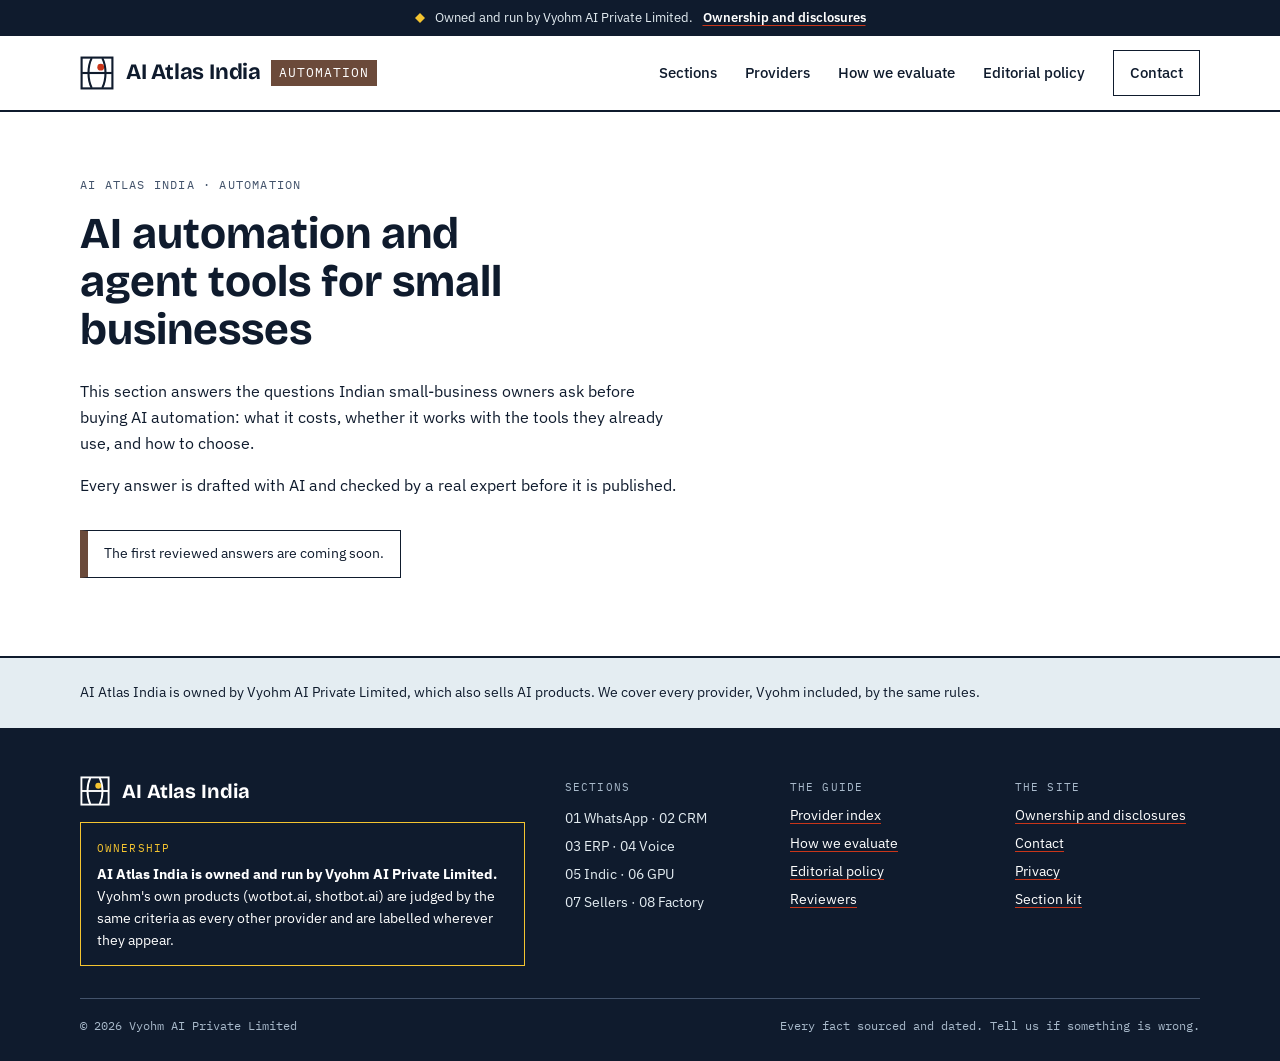
==== index.html @ d62150dd "Add files via upload Add starter page" ====
<!doctype html>
<html lang="en" data-section="automation">
<head>
<meta charset="utf-8">
<meta name="viewport" content="width=device-width, initial-scale=1">
<title>AI automation for small businesses | AI Atlas India</title>
<meta name="description" content="AI Atlas India, automation section: expert-reviewed answers on AI automation and agent tools for small businesses in India. First answers coming soon.">
<link rel="preconnect" href="https://fonts.googleapis.com">
<link rel="preconnect" href="https://fonts.gstatic.com" crossorigin>
<link href="https://fonts.googleapis.com/css2?family=Bricolage+Grotesque:wght@700&family=IBM+Plex+Mono&family=IBM+Plex+Sans:wght@400;600&display=swap" rel="stylesheet">
<link rel="stylesheet" href="tokens.css">
<!-- Google tag (GA4) -->
<script async src="https://www.googletagmanager.com/gtag/js?id=G-WVZBEKXQY9"></script>
<script>
  window.dataLayer = window.dataLayer || [];
  function gtag(){dataLayer.push(arguments);}
  gtag('js', new Date());
  gtag('config', 'G-WVZBEKXQY9');
</script>
<style>
  body { margin: 0; background: var(--atlas-paper); color: var(--atlas-ink); font: var(--atlas-body); }
  .hero { max-width: var(--atlas-content); margin: 0 auto; padding: var(--atlas-space-8) var(--atlas-gutter); }
  .label { font: var(--atlas-label); letter-spacing: var(--atlas-label-tracking); text-transform: uppercase; color: var(--atlas-muted); margin: 0 0 var(--atlas-space-4); }
  h1 { font: var(--atlas-h2); margin: 0 0 var(--atlas-space-5); max-width: 18ch; }
  .hero p.lead { max-width: 60ch; margin: 0 0 var(--atlas-space-4); }
  .notice { display: inline-block; border: var(--atlas-border); border-left: 8px solid var(--atlas-section); padding: var(--atlas-space-3) var(--atlas-space-4); margin-top: var(--atlas-space-4); font: var(--atlas-small); }
  .ownership { background: var(--atlas-sea); border-top: var(--atlas-band-rule); }
  .ownership p { max-width: var(--atlas-content); margin: 0 auto; padding: var(--atlas-space-5) var(--atlas-gutter); font: var(--atlas-small); }
</style>
</head>
<body>
<!-- AI Atlas India header. Generated from the live site at build time. Use it unchanged. -->
<!-- Needs tokens.css: <link rel="stylesheet" href="https://aiatlasindia.com/kit/tokens.css"> -->
<style>
/* Shared header. Needs tokens.css. Shipped inside /kit/header.html. */
.atlas-header {
  font-family: var(--atlas-font-body);
  color: var(--atlas-ink);
  background: var(--atlas-paper);
  border-bottom: 2px solid var(--atlas-ink);
}
.atlas-header a { text-decoration: none; }
.atlas-header__strip {
  background: var(--atlas-ink);
  color: var(--atlas-on-ink);
  font-size: 13px;
  line-height: 20px;
  padding: 8px 24px;
  display: flex;
  flex-wrap: wrap;
  gap: 4px 10px;
  justify-content: center;
  align-items: center;
  text-align: center;
  --atlas-focus: var(--atlas-signal);
}
.atlas-header__strip svg { flex: none; }
.atlas-header__strip a {
  color: var(--atlas-paper);
  font-weight: 600;
  text-decoration: underline;
  text-decoration-color: var(--atlas-route);
  text-underline-offset: 3px;
  padding-block: 12px;
  margin-block: -12px;
}
.atlas-header__strip a:hover { color: var(--atlas-signal); }
.atlas-header__bar {
  max-width: 1184px;
  margin: 0 auto;
  padding: 14px var(--atlas-gutter);
  display: flex;
  align-items: center;
  justify-content: space-between;
  gap: 24px;
  box-sizing: border-box;
  position: relative;
}
.atlas-header__lockup { display: flex; align-items: center; gap: 10px; min-width: 0; }
.atlas-header__brand {
  display: flex;
  align-items: center;
  gap: 12px;
  color: var(--atlas-ink);
  min-height: 44px;
}
.atlas-header__brand:hover { color: var(--atlas-ink); }
.atlas-header__brand svg { flex: none; }
.atlas-header__name {
  font-family: var(--atlas-font-display);
  font-size: 22px;
  font-weight: 700;
  letter-spacing: -0.01em;
  white-space: nowrap;
}
.atlas-header__section {
  display: inline-flex;
  align-items: center;
  min-height: 44px;
  color: var(--atlas-paper);
}
.atlas-header__section span {
  font-family: var(--atlas-font-mono);
  font-size: 13px;
  line-height: 20px;
  text-transform: uppercase;
  letter-spacing: 0.08em;
  padding: 3px 8px;
  background: var(--atlas-section);
  color: var(--atlas-paper);
  white-space: nowrap;
}
.atlas-header__section:hover { color: var(--atlas-paper); }
.atlas-header__nav {
  display: flex;
  align-items: center;
  gap: 28px;
  font-size: 15px;
  font-weight: 500;
  white-space: nowrap;
}
.atlas-header__nav a {
  color: var(--atlas-ink);
  display: inline-flex;
  align-items: center;
  min-height: 44px;
}
.atlas-header__nav a:hover { color: var(--atlas-route); }
.atlas-header__nav a.atlas-header__contact {
  border: 1.5px solid var(--atlas-ink);
  padding: 0 16px;
}
.atlas-header__menu { display: none; }
.atlas-header__menu summary {
  width: 44px;
  height: 44px;
  border: 1.5px solid var(--atlas-ink);
  background: var(--atlas-paper);
  display: flex;
  align-items: center;
  justify-content: center;
  cursor: pointer;
  list-style: none;
}
.atlas-header__menu summary::-webkit-details-marker { display: none; }
.atlas-header__menu nav {
  position: absolute;
  left: 0;
  right: 0;
  top: 100%;
  z-index: 5;
  background: var(--atlas-paper);
  border-top: 2px solid var(--atlas-ink);
  border-bottom: 2px solid var(--atlas-ink);
  display: flex;
  flex-direction: column;
  padding: 4px var(--atlas-gutter) 12px;
}
.atlas-header__menu nav a {
  color: var(--atlas-ink);
  font-size: 17px;
  font-weight: 500;
  min-height: 48px;
  display: flex;
  align-items: center;
  border-bottom: 1px solid var(--atlas-rule);
}
.atlas-header__menu nav a:last-child { border-bottom: 0; }

@media (max-width: 919px) {
  .atlas-header__nav { display: none; }
  .atlas-header__menu { display: block; }
}
@media (max-width: 767px) {
  .atlas-header__strip { padding-inline: 16px; }
}
@media (max-width: 399px) {
  .atlas-header__name { font-size: 20px; }
  .atlas-header__brand { gap: 10px; }
  .atlas-header__section span { font-size: 11px; padding: 3px 6px; }
}
</style>
<header class="atlas-header"> <div class="atlas-header__strip"> <svg aria-hidden="true" width="10" height="10" viewBox="0 0 10 10"><path d="M5 0 L10 5 L5 10 L0 5 Z" fill="#F4C430"></path></svg> <span>Owned and run by Vyohm AI Private Limited.</span> <a href="https://aiatlasindia.com/disclosures/">Ownership and disclosures</a> </div> <div class="atlas-header__bar"> <div class="atlas-header__lockup"> <a class="atlas-header__brand" href="https://aiatlasindia.com/"> <svg aria-hidden="true" width="34" height="34" viewBox="0 0 32 32"><g fill="none" stroke="#0F1B2D" stroke-width="2"><rect x="1.5" y="1.5" width="29" height="29"/><path d="M11 2C7 10 7 22 11 30"/><path d="M21 2c4 8 4 20 0 28"/><path d="M2 16h28"/><circle cx="19.5" cy="10.5" r="3.2" fill="#C9361A" stroke="none"/></g></svg> <span class="atlas-header__name">AI Atlas India</span> </a> <a class="atlas-header__section" href="/"><span>AUTOMATION</span></a> </div> <nav class="atlas-header__nav" aria-label="Main"> <a href="https://aiatlasindia.com/#sections">Sections</a><a href="https://aiatlasindia.com/providers/">Providers</a><a href="https://aiatlasindia.com/how-we-evaluate/">How we evaluate</a><a href="https://aiatlasindia.com/editorial-policy/">Editorial policy</a> <a class="atlas-header__contact" href="https://aiatlasindia.com/contact/">Contact</a> </nav> <details class="atlas-header__menu"> <summary aria-label="Menu"> <svg aria-hidden="true" width="20" height="20" viewBox="0 0 20 20" fill="none" stroke="#0F1B2D" stroke-width="2"><path d="M3 5h14M3 10h14M3 15h14"></path></svg> </summary> <nav aria-label="Main menu"> <a href="https://aiatlasindia.com/#sections">Sections</a><a href="https://aiatlasindia.com/providers/">Providers</a><a href="https://aiatlasindia.com/how-we-evaluate/">How we evaluate</a><a href="https://aiatlasindia.com/editorial-policy/">Editorial policy</a> <a href="https://aiatlasindia.com/contact/">Contact</a> </nav> </details> </div> </header>

<main>
  <section class="hero">
    <p class="label">AI Atlas India &middot; Automation</p>
    <h1>AI automation and agent tools for small businesses</h1>
    <p class="lead">This section answers the questions Indian small-business owners ask before buying AI automation: what it costs, whether it works with the tools they already use, and how to choose.</p>
    <p class="lead">Every answer is drafted with AI and checked by a real expert before it is published.</p>
    <p class="notice">The first reviewed answers are coming soon.</p>
  </section>
</main>
<div class="ownership"><p>AI Atlas India is owned by Vyohm AI Private Limited, which also sells AI products. We cover every provider, Vyohm included, by the same rules.</p></div>
<!-- AI Atlas India footer. Generated from the live site at build time. Use it unchanged. -->
<!-- Needs tokens.css: <link rel="stylesheet" href="https://aiatlasindia.com/kit/tokens.css"> -->
<style>
/* Shared footer. Needs tokens.css. Shipped inside /kit/footer.html. */
.atlas-footer {
  font-family: var(--atlas-font-body);
  color: var(--atlas-on-ink);
  background: var(--atlas-ink);
  font-size: 14px;
  line-height: 22px;
  --atlas-focus: var(--atlas-signal);
}
.atlas-footer a {
  color: var(--atlas-paper);
  text-decoration: underline;
  text-decoration-color: var(--atlas-route);
  text-underline-offset: 3px;
}
.atlas-footer a:hover { color: var(--atlas-signal); }
.atlas-footer__inner {
  max-width: 1184px;
  margin: 0 auto;
  padding: 48px var(--atlas-gutter) 24px;
  box-sizing: border-box;
  display: flex;
  flex-direction: column;
  gap: 32px;
}
.atlas-footer__cols { display: flex; flex-wrap: wrap; gap: 40px; }
.atlas-footer__about { flex: 3 1 340px; display: flex; flex-direction: column; gap: 16px; }
.atlas-footer__brand { display: flex; align-items: center; gap: 12px; }
.atlas-footer__brand svg { flex: none; }
.atlas-footer__name {
  font-family: var(--atlas-font-display);
  font-size: 20px;
  font-weight: 700;
  color: var(--atlas-paper);
}
.atlas-footer__ownership {
  border: 1.5px solid var(--atlas-signal);
  padding: 14px 16px;
  max-width: 460px;
  display: flex;
  flex-direction: column;
  gap: 4px;
  color: var(--atlas-paper);
}
.atlas-footer__ownership p { margin: 0; }
.atlas-footer__label {
  margin: 0;
  font-family: var(--atlas-font-mono);
  font-size: 11px;
  font-weight: 400;
  letter-spacing: 0.1em;
  text-transform: uppercase;
  color: var(--atlas-on-ink-muted);
}
.atlas-footer__label--signal { color: var(--atlas-signal); }
.atlas-footer__col { flex: 1 1 150px; display: flex; flex-direction: column; gap: 6px; }
.atlas-footer__col ul {
  list-style: none;
  margin: 0;
  padding: 0;
  display: flex;
  flex-direction: column;
  gap: 6px;
}
.atlas-footer__col--sections ul { display: block; }
.atlas-footer__col--sections li { display: inline; line-height: 28px; }
.atlas-footer__col--sections li:nth-child(odd)::after { content: ' · '; }
.atlas-footer__col--sections li:nth-child(even)::after { content: '\A'; white-space: pre; }
.atlas-footer__col a { display: inline-block; padding-block: 11px; margin-block: -11px; }
.atlas-footer__built {
  margin: 0;
  color: var(--atlas-paper);
  font-weight: 600;
}
.atlas-footer__base {
  border-top: 1px solid var(--atlas-muted);
  padding-top: 16px;
  display: flex;
  flex-wrap: wrap;
  gap: 8px 24px;
  justify-content: space-between;
  font-family: var(--atlas-font-mono);
  font-size: 12px;
  color: var(--atlas-on-ink-muted);
}
.atlas-footer__base p { margin: 0; }
@media (max-width: 767px) {
  .atlas-footer__inner { padding-top: 40px; }
  .atlas-footer__col { flex-basis: 100%; }
  .atlas-footer__col a { padding-block: 11px; margin-block: -8px; }
  .atlas-footer__col ul { gap: 10px; }
}
</style>
<footer class="atlas-footer"> <div class="atlas-footer__inner"> <div class="atlas-footer__cols"> <div class="atlas-footer__about"> <div class="atlas-footer__brand"> <svg aria-hidden="true" width="30" height="30" viewBox="0 0 32 32"><g fill="none" stroke="#FFFFFF" stroke-width="2"><rect x="1.5" y="1.5" width="29" height="29"/><path d="M11 2C7 10 7 22 11 30"/><path d="M21 2c4 8 4 20 0 28"/><path d="M2 16h28"/><circle cx="19.5" cy="10.5" r="3.2" fill="#F4C430" stroke="none"/></g></svg> <span class="atlas-footer__name">AI Atlas India</span> </div> <div class="atlas-footer__ownership"> <p class="atlas-footer__label atlas-footer__label--signal">Ownership</p> <p><strong>AI Atlas India is owned and run by Vyohm AI Private Limited.</strong> Vyohm&#39;s own products (wotbot.ai, shotbot.ai) are judged by the same criteria as every other provider and are labelled wherever they appear.</p> </div>  </div> <nav class="atlas-footer__col atlas-footer__col--sections" aria-label="Sections"> <h2 class="atlas-footer__label">Sections</h2> <ul> <li><span>01 WhatsApp</span></li><li><span>02 CRM</span></li><li><span>03 ERP</span></li><li><span>04 Voice</span></li><li><span>05 Indic</span></li><li><span>06 GPU</span></li><li><span>07 Sellers</span></li><li><span>08 Factory</span></li> </ul> </nav> <nav class="atlas-footer__col" aria-label="The guide"> <h2 class="atlas-footer__label">The guide</h2> <ul> <li><a href="https://aiatlasindia.com/providers/">Provider index</a></li><li><a href="https://aiatlasindia.com/how-we-evaluate/">How we evaluate</a></li><li><a href="https://aiatlasindia.com/editorial-policy/">Editorial policy</a></li><li><a href="https://aiatlasindia.com/reviewers/">Reviewers</a></li> </ul> </nav> <nav class="atlas-footer__col" aria-label="The site"> <h2 class="atlas-footer__label">The site</h2> <ul> <li><a href="https://aiatlasindia.com/disclosures/">Ownership and disclosures</a></li><li><a href="https://aiatlasindia.com/contact/">Contact</a></li><li><a href="https://aiatlasindia.com/privacy/">Privacy</a></li><li><a href="https://aiatlasindia.com/kit/">Section kit</a></li> </ul> </nav> </div> <div class="atlas-footer__base"> <p>© 2026 Vyohm AI Private Limited</p> <p>Every fact sourced and dated. Tell us if something is wrong.</p> </div> </div> </footer>

</body>
</html>
---- tokens.css ----
/*
 * AI Atlas India design tokens. "A printed atlas": ink, paper, sea, a signal
 * yellow and a route red. Square corners, ruled lines, no shadows.
 *
 * This file is served unchanged at /kit/tokens.css.
 * Do not add colours. Do not change values without sign-off.
 */
:root {
  /* Colour */
  --atlas-ink: #0F1B2D;      /* Text, rules, dark bands */
  --atlas-paper: #FFFFFF;    /* Page and card ground */
  --atlas-sea: #E4EDF2;      /* Alternate bands */
  --atlas-grid: #D5E1E9;     /* Map grid on sea */
  --atlas-muted: #43536B;    /* Secondary text */
  --atlas-rule: #C5D1DB;     /* Row dividers */
  --atlas-signal: #F4C430;   /* Primary action, notices */
  --atlas-route: #C9361A;    /* Numbers, link underline */

  /* Tints used inside components */
  --atlas-ink-soft: #1B2A44;   /* Figure ground on ink */
  --atlas-ink-line: #263852;   /* Contour lines on ink */
  --atlas-on-ink: #E4EDF2;     /* Body text on ink */
  --atlas-on-ink-muted: #A9BACB; /* Labels on ink */
  --atlas-wash: #F6F8FA;       /* Blank rows */
  --atlas-figure: #EEF3F6;     /* Figure ground on paper */

  /* Section colours. White text on each passes WCAG AA. */
  --atlas-whatsapp: #17794D;
  --atlas-crm: #2463B0;
  --atlas-erp: #6A4BB0;
  --atlas-voice: #B32672;
  --atlas-indic: #8A5A1C;
  --atlas-gpu: #44546A;
  --atlas-sellers: #0C7C86;
  --atlas-factory: #5C7A1A;
  --atlas-automation: #6B4A3A; /* Added per Vyohm setup email: plate 16, AUTOMATION */

  /* Type families. The --font-* variables are set by the site's font loader. */
  --atlas-font-display: var(--font-display, 'Bricolage Grotesque'), 'Arial Narrow', sans-serif;
  --atlas-font-body: var(--font-body, 'IBM Plex Sans'), system-ui, sans-serif;
  --atlas-font-mono: var(--font-mono, 'IBM Plex Mono'), ui-monospace, monospace;

  /* Type scale: size / line height */
  --atlas-display: 700 4.5rem/1 var(--atlas-font-display);      /* 72/72 */
  --atlas-h2: 700 2.75rem/1.0909 var(--atlas-font-display);     /* 44/48 */
  --atlas-h3: 700 1.5rem/1.25 var(--atlas-font-display);        /* 24/30 */
  --atlas-body: 400 1rem/1.625 var(--atlas-font-body);          /* 16/26 */
  --atlas-small: 400 0.875rem/1.5714 var(--atlas-font-body);    /* 14/22 */
  --atlas-label: 400 0.75rem/1.5 var(--atlas-font-mono);        /* 12, capitals, +0.1em */
  --atlas-label-tracking: 0.1em;

  /* Space */
  --atlas-space-1: 4px;
  --atlas-space-2: 8px;
  --atlas-space-3: 12px;
  --atlas-space-4: 16px;
  --atlas-space-5: 24px;
  --atlas-space-6: 32px;
  --atlas-space-7: 48px;
  --atlas-space-8: 64px;

  /* Shape */
  --atlas-radius: 0;
  --atlas-border: 1.5px solid var(--atlas-ink);      /* Boxes and buttons */
  --atlas-band-rule: 2px solid var(--atlas-ink);     /* Between page bands */
  --atlas-row-rule: 1px solid var(--atlas-rule);     /* Between rows */
  --atlas-grid-size: 48px;                           /* Map grid on sea bands */
  --atlas-content: 1120px;                           /* Content width */
  --atlas-gutter: 32px;                              /* 20px on phones */
  --atlas-tap: 44px;                                 /* Smallest tap target */

  /* The colour of the current section. Set by data-section on any element. */
  --atlas-section: var(--atlas-ink);
}

@media (max-width: 767px) {
  :root {
    --atlas-gutter: 20px;
    --atlas-grid-size: 39px;
  }
}

[data-section='whatsapp'] { --atlas-section: var(--atlas-whatsapp); }
[data-section='crm'] { --atlas-section: var(--atlas-crm); }
[data-section='erp'] { --atlas-section: var(--atlas-erp); }
[data-section='voice'] { --atlas-section: var(--atlas-voice); }
[data-section='indic'] { --atlas-section: var(--atlas-indic); }
[data-section='gpu'] { --atlas-section: var(--atlas-gpu); }
[data-section='sellers'] { --atlas-section: var(--atlas-sellers); }
[data-section='factory'] { --atlas-section: var(--atlas-factory); }
[data-section='automation'] { --atlas-section: var(--atlas-automation); }
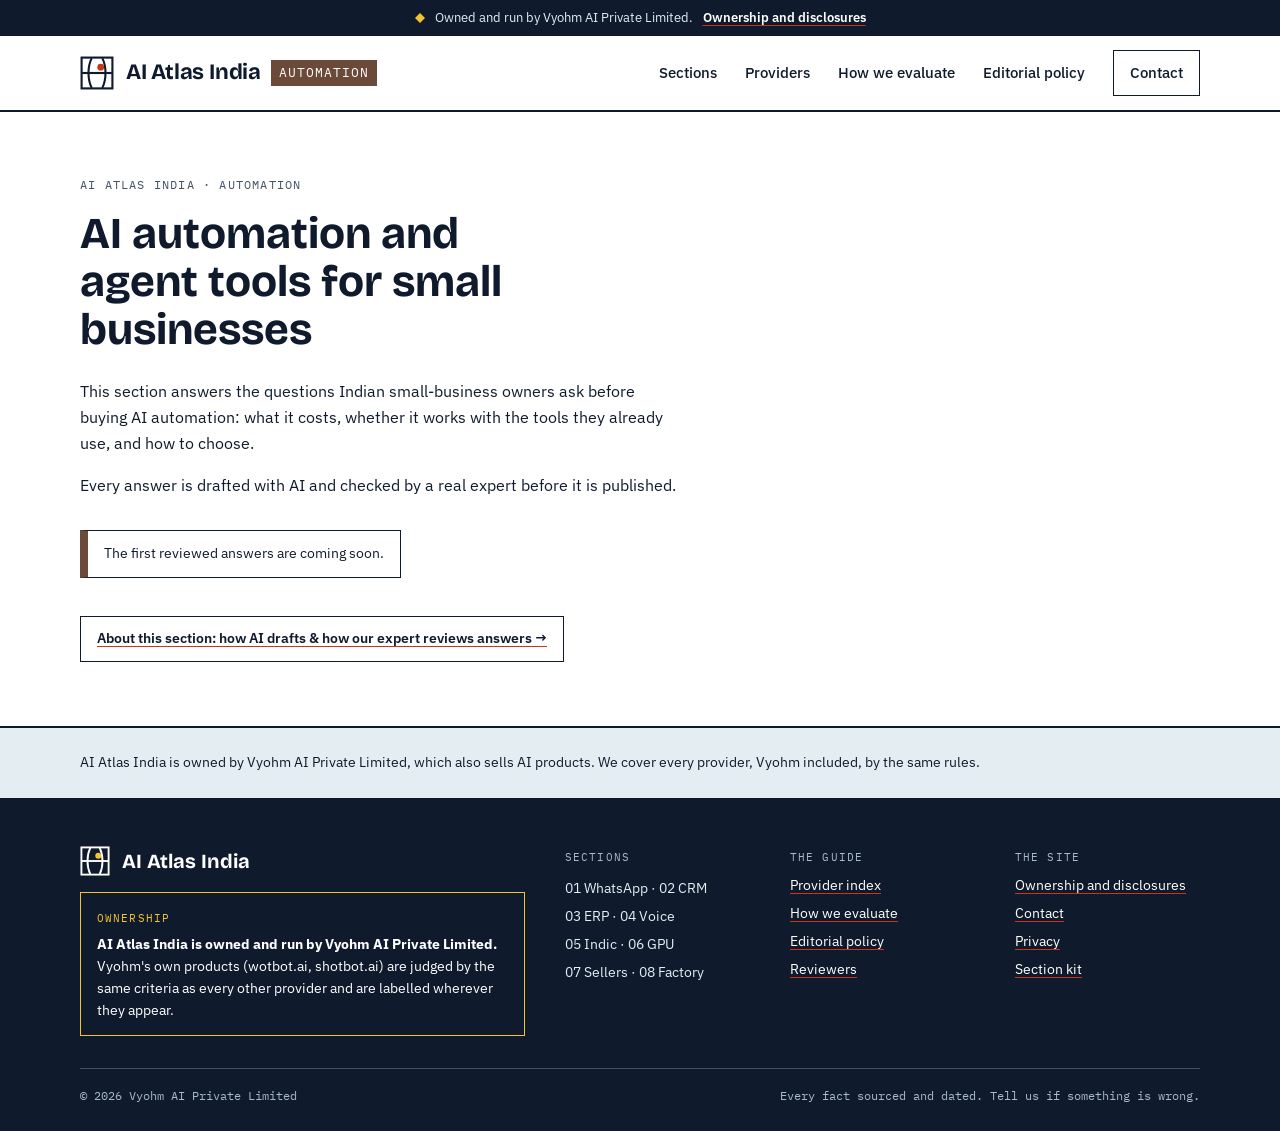
==== commit 6b5e01a9: "Implement actions section with about link Added a section for hero actions with a link to the about " ====
--- a/index.html
+++ b/index.html
@@ -24,6 +24,22 @@
   h1 { font: var(--atlas-h2); margin: 0 0 var(--atlas-space-5); max-width: 18ch; }
   .hero p.lead { max-width: 60ch; margin: 0 0 var(--atlas-space-4); }
   .notice { display: inline-block; border: var(--atlas-border); border-left: 8px solid var(--atlas-section); padding: var(--atlas-space-3) var(--atlas-space-4); margin-top: var(--atlas-space-4); font: var(--atlas-small); }
+  .hero-actions { margin-top: var(--atlas-space-5); }
+  .about-link {
+    display: inline-flex;
+    align-items: center;
+    min-height: var(--atlas-tap);
+    padding: 0 var(--atlas-space-4);
+    border: var(--atlas-border);
+    background: var(--atlas-paper);
+    color: var(--atlas-ink);
+    font: var(--atlas-small);
+    font-weight: 600;
+    text-decoration: underline;
+    text-decoration-color: var(--atlas-route);
+    text-underline-offset: 3px;
+  }
+  .about-link:hover { background: var(--atlas-signal); color: var(--atlas-ink); }
   .ownership { background: var(--atlas-sea); border-top: var(--atlas-band-rule); }
   .ownership p { max-width: var(--atlas-content); margin: 0 auto; padding: var(--atlas-space-5) var(--atlas-gutter); font: var(--atlas-small); }
 </style>
@@ -189,6 +205,9 @@
     <p class="lead">This section answers the questions Indian small-business owners ask before buying AI automation: what it costs, whether it works with the tools they already use, and how to choose.</p>
     <p class="lead">Every answer is drafted with AI and checked by a real expert before it is published.</p>
     <p class="notice">The first reviewed answers are coming soon.</p>
+    <div class="hero-actions">
+      <a class="about-link" href="/about.html">About this section: how AI drafts &amp; how our expert reviews answers &rarr;</a>
+    </div>
   </section>
 </main>
 <div class="ownership"><p>AI Atlas India is owned by Vyohm AI Private Limited, which also sells AI products. We cover every provider, Vyohm included, by the same rules.</p></div>
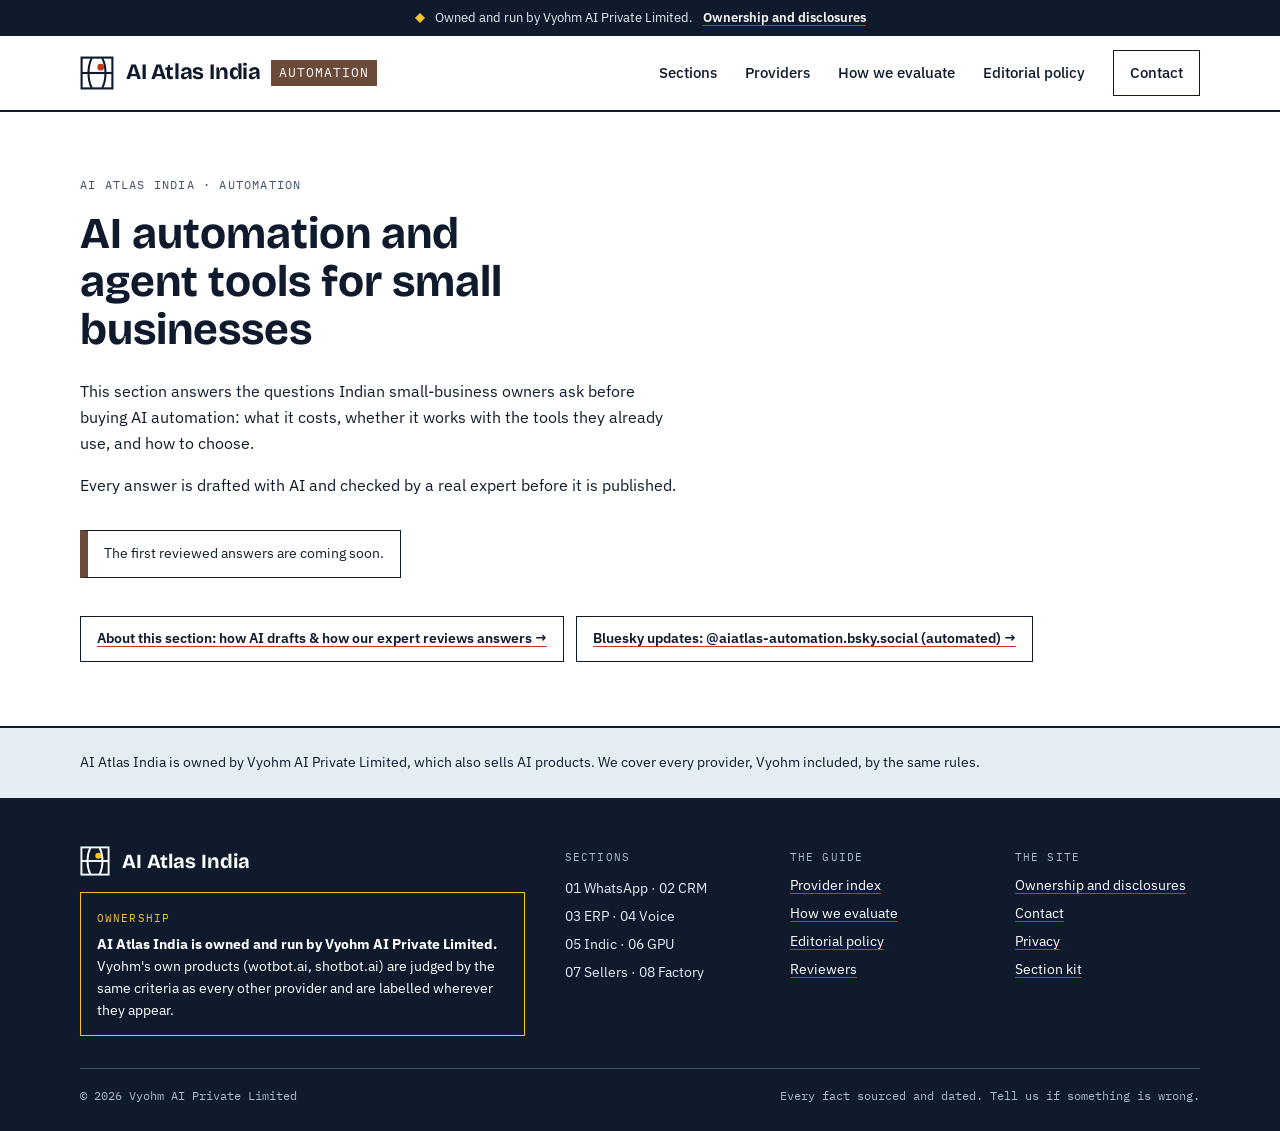
==== commit 547e6489: "Update actions layout and add Bluesky link" ====
--- a/index.html
+++ b/index.html
@@ -24,7 +24,7 @@
   h1 { font: var(--atlas-h2); margin: 0 0 var(--atlas-space-5); max-width: 18ch; }
   .hero p.lead { max-width: 60ch; margin: 0 0 var(--atlas-space-4); }
   .notice { display: inline-block; border: var(--atlas-border); border-left: 8px solid var(--atlas-section); padding: var(--atlas-space-3) var(--atlas-space-4); margin-top: var(--atlas-space-4); font: var(--atlas-small); }
-  .hero-actions { margin-top: var(--atlas-space-5); }
+  .hero-actions { display: flex; flex-wrap: wrap; gap: var(--atlas-space-3); margin-top: var(--atlas-space-5); }
   .about-link {
     display: inline-flex;
     align-items: center;
@@ -207,6 +207,7 @@
     <p class="notice">The first reviewed answers are coming soon.</p>
     <div class="hero-actions">
       <a class="about-link" href="/about.html">About this section: how AI drafts &amp; how our expert reviews answers &rarr;</a>
+      <a class="about-link" href="https://bsky.app/profile/aiatlas-automation.bsky.social" rel="noopener noreferrer">Bluesky updates: @aiatlas-automation.bsky.social (automated) &rarr;</a>
     </div>
   </section>
 </main>
